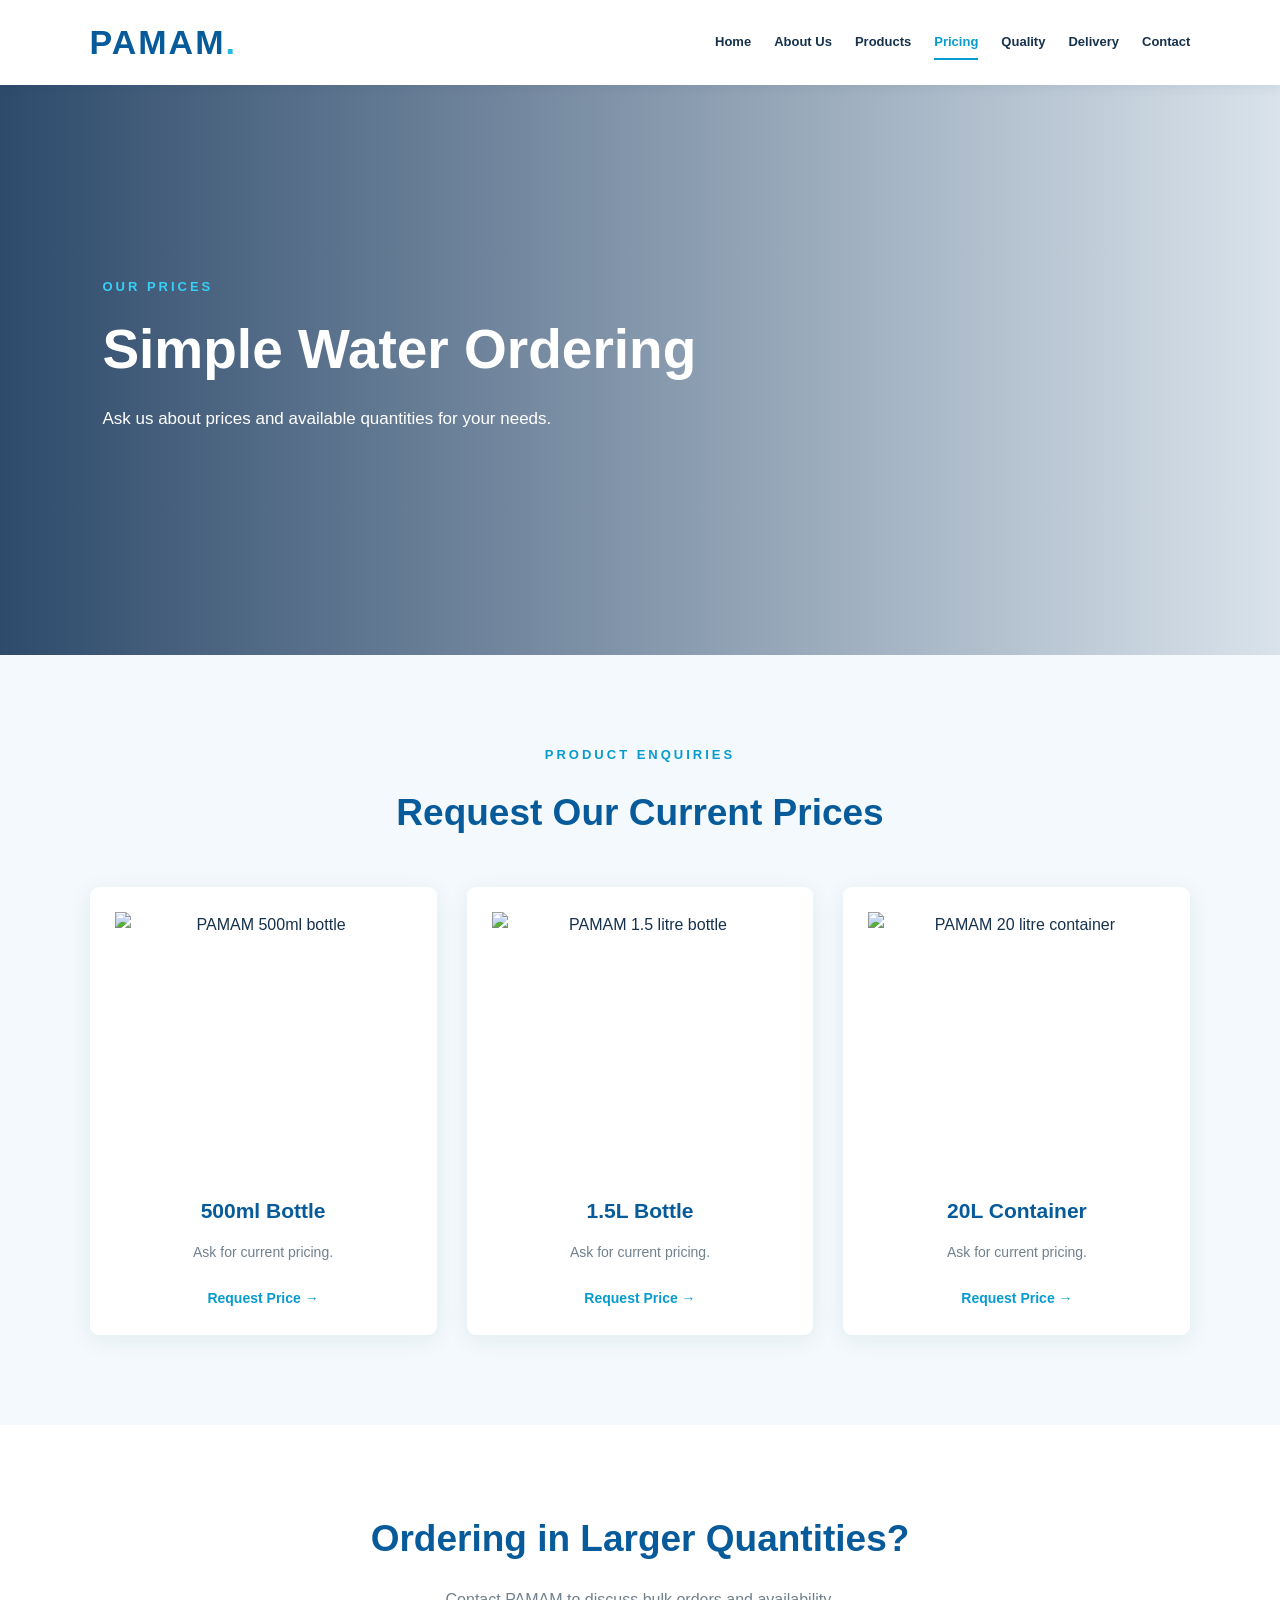
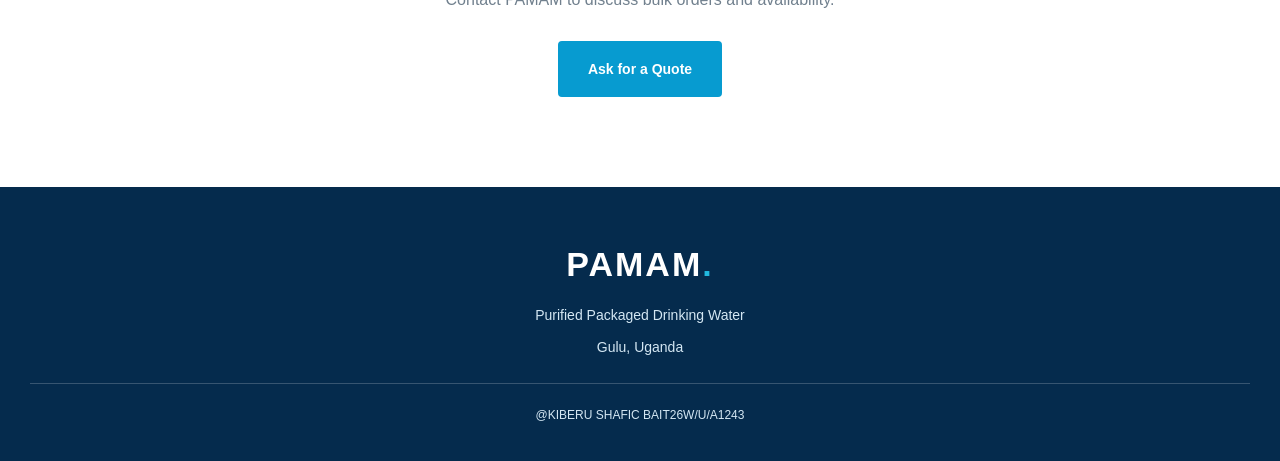
==== pricing.html @ 81056103 "Add files via upload" ====
<!DOCTYPE html>
<html lang="en">
<head>
    <meta charset="UTF-8">
    <meta name="viewport" content="width=device-width, initial-scale=1.0">
    <title>PAMAM Water Pricing</title>
    <link rel="stylesheet" href="style.css">
</head>
<body>
<header class="navbar">
    <a href="index.html" class="logo">PAMAM<span>.</span></a>
    <nav>
        <a href="index.html">Home</a>
        <a href="about.html">About Us</a>
        <a href="products.html">Products</a>
        <a href="pricing.html" class="active">Pricing</a>
        <a href="quality.html">Quality</a>
        <a href="delivery.html">Delivery</a>
        <a href="contact.html">Contact</a>
    </nav>
</header>

<section class="hero">
    <div class="hero-content">
        <p class="welcome">OUR PRICES</p>
        <h1>Simple Water Ordering</h1>
        <p>Ask us about prices and available quantities for your needs.</p>
    </div>
</section>

<section class="products-section">
    <p class="small-heading">PRODUCT ENQUIRIES</p>
    <h2>Request Our Current Prices</h2>

    <div class="product-grid">
        <div class="product-card">
            <img src="images/pamam-500mls.jpeg" alt="PAMAM 500ml bottle">
            <h3>500ml Bottle</h3>
            <p>Ask for current pricing.</p>
            <a href="contact.html">Request Price →</a>
        </div>

        <div class="product-card">
            <img src="images/pamam-1.51.jpeg" alt="PAMAM 1.5 litre bottle">
            <h3>1.5L Bottle</h3>
            <p>Ask for current pricing.</p>
            <a href="contact.html">Request Price →</a>
        </div>

        <div class="product-card">
            <img src="images/pamam-201.jpeg" alt="PAMAM 20 litre container">
            <h3>20L Container</h3>
            <p>Ask for current pricing.</p>
            <a href="contact.html">Request Price →</a>
        </div>
    </div>
</section>

<section class="intro">
    <h2>Ordering in Larger Quantities?</h2>
    <p>Contact PAMAM to discuss bulk orders and availability.</p>
    <a href="contact.html" class="hero-btn">Ask for a Quote</a>
</section>

<footer>
    <h2>PAMAM<span>.</span></h2>
    <p>Purified Packaged Drinking Water</p>
    <p>Gulu, Uganda</p>
    <p class="copyright">@KIBERU SHAFIC BAIT26W/U/A1243</p>
</footer>
</body>
</html>
---- style.css ----
/* =====================================
   PAMAM DRINKING WATER WEBSITE
   Main Website Stylesheet
===================================== */

/* GENERAL SETTINGS */

* {
    margin: 0;
    padding: 0;
    box-sizing: border-box;
}

html {
    scroll-behavior: smooth;
}

body {
    font-family: Arial, Helvetica, sans-serif;
    color: #17324d;
    background: #ffffff;
    line-height: 1.6;
}

img {
    max-width: 100%;
    display: block;
}

a {
    transition: 0.3s ease;
}

/* =====================================
   NAVIGATION BAR
===================================== */

.navbar {
    width: 100%;
    min-height: 85px;
    padding: 15px 7%;
    display: flex;
    align-items: center;
    justify-content: space-between;
    background: #ffffff;
    position: relative;
    z-index: 10;
    box-shadow: 0 2px 12px rgba(0, 40, 80, 0.08);
}

.logo {
    font-size: 34px;
    font-weight: 900;
    letter-spacing: 2px;
    color: #075b9a;
    text-decoration: none;
}

.logo span,
footer h2 span {
    color: #21b9df;
}

.navbar nav {
    display: flex;
    align-items: center;
    flex-wrap: wrap;
    gap: 23px;
}

.navbar nav a {
    color: #17324d;
    text-decoration: none;
    font-size: 13px;
    font-weight: 700;
    position: relative;
}

.navbar nav a:hover,
.navbar nav a.active {
    color: #079bd0;
}

.navbar nav a::after {
    content: "";
    width: 0;
    height: 2px;
    background: #079bd0;
    position: absolute;
    bottom: -7px;
    left: 0;
    transition: 0.3s;
}

.navbar nav a:hover::after,
.navbar nav a.active::after {
    width: 100%;
}

/* =====================================
   HERO / PAGE BANNER
===================================== */

.hero {
    width: 100%;
    min-height: 570px;

    background:
        linear-gradient(
            90deg,
            rgba(0, 35, 75, 0.82),
            rgba(0, 65, 120, 0.15)
        ),
        url("images/pamam-banner.jpg");

    background-size: cover;
    background-position: center;
    background-repeat: no-repeat;

    display: flex;
    align-items: center;
    padding: 70px 8%;
}

.hero-content {
    max-width: 680px;
    color: #ffffff;
}

.welcome {
    color: #36d0f5;
    font-size: 13px;
    font-weight: bold;
    letter-spacing: 3px;
    margin-bottom: 20px;
}

.hero h1 {
    color: #ffffff;
    font-size: 55px;
    line-height: 1.15;
    margin-bottom: 22px;
    font-weight: 800;
}

.hero-content > p:not(.welcome) {
    color: #ffffff;
    font-size: 17px;
    line-height: 1.9;
    max-width: 580px;
    margin-bottom: 28px;
}

/* HERO BUTTONS */

.hero-buttons {
    display: flex;
    align-items: center;
    gap: 15px;
    flex-wrap: wrap;
}

.hero-btn {
    display: inline-block;
    background: #079bd0;
    color: #ffffff;
    text-decoration: none;
    padding: 15px 28px;
    border-radius: 4px;
    font-size: 14px;
    font-weight: bold;
    border: 2px solid #079bd0;
}

.hero-btn:hover {
    background: #056b9c;
    border-color: #056b9c;
    transform: translateY(-2px);
}

.outline-btn {
    display: inline-block;
    border: 2px solid #ffffff;
    color: #ffffff;
    text-decoration: none;
    padding: 13px 26px;
    border-radius: 4px;
    font-weight: bold;
    font-size: 14px;
}

.outline-btn:hover {
    background: #ffffff;
    color: #075b9a;
}

/* =====================================
   SMALL SECTION HEADINGS
===================================== */

.small-heading {
    color: #079bd0;
    font-size: 13px;
    font-weight: bold;
    letter-spacing: 3px;
    margin-bottom: 17px;
}

/* =====================================
   INTRODUCTION SECTION
===================================== */

.intro {
    text-align: center;
    padding: 90px 15%;
    background: #ffffff;
}

.intro h2 {
    color: #075b9a;
    font-size: 37px;
    line-height: 1.3;
    margin-bottom: 22px;
}

.intro > p:not(.small-heading) {
    max-width: 780px;
    margin: 0 auto 25px;
    color: #71808e;
    font-size: 16px;
    line-height: 1.9;
}

.text-link {
    color: #079bd0;
    text-decoration: none;
    font-weight: bold;
}

.text-link:hover {
    color: #056b9c;
}

/* =====================================
   PRODUCTS SECTION
===================================== */

.products-section {
    background: #f3f9fc;
    text-align: center;
    padding: 90px 7%;
}

.products-section h2 {
    color: #075b9a;
    font-size: 37px;
    margin-bottom: 20px;
}

.section-description {
    color: #71808e;
    margin-top: 15px;
    line-height: 1.8;
}

.product-grid {
    display: grid;
    grid-template-columns: repeat(3, minmax(0, 1fr));
    gap: 30px;
    margin-top: 45px;
}

.product-card {
    background: #ffffff;
    padding: 25px;
    border-radius: 9px;
    box-shadow: 0 5px 25px rgba(0, 50, 90, 0.07);
    transition: 0.3s ease;
    overflow: hidden;
}

.product-card:hover {
    transform: translateY(-7px);
    box-shadow: 0 12px 30px rgba(0, 50, 90, 0.13);
}

.product-card img {
    width: 100%;
    height: 260px;
    object-fit: contain;
    margin-bottom: 22px;
}

.product-card h3 {
    color: #075b9a;
    font-size: 21px;
    margin-bottom: 12px;
}

.product-card p {
    color: #71808e;
    font-size: 14px;
    line-height: 1.8;
    margin-bottom: 20px;
}

.product-card a {
    color: #079bd0;
    text-decoration: none;
    font-size: 14px;
    font-weight: bold;
}

.product-card a:hover {
    color: #056b9c;
}

.products-button {
    margin-top: 40px;
}

/* =====================================
   WHY CHOOSE PAMAM SECTION
===================================== */

.why-section {
    display: grid;
    grid-template-columns: 1fr 1fr;
    gap: 55px;
    align-items: center;
    padding: 90px 8%;
    background: #ffffff;
}

.why-image img {
    width: 100%;
    height: 440px;
    object-fit: cover;
    border-radius: 8px;
}

.why-content h2 {
    color: #075b9a;
    font-size: 36px;
    line-height: 1.3;
    margin-bottom: 20px;
}

.why-content > p:not(.small-heading) {
    color: #71808e;
    line-height: 1.9;
    margin-bottom: 25px;
}

.why-point {
    margin: 22px 0;
}

.why-point h3 {
    color: #075b9a;
    font-size: 17px;
    margin-bottom: 8px;
}

.why-point p {
    color: #71808e;
    font-size: 14px;
}

.why-content .hero-btn {
    margin-top: 15px;
}

/* =====================================
   QUALITY SECTION
===================================== */

.quality-section {
    min-height: 380px;
    display: flex;
    align-items: center;
    padding: 85px 10%;
    background: #e7f6fc;
}

.quality-section div {
    max-width: 700px;
}

.quality-section h2 {
    color: #075b9a;
    font-size: 37px;
    margin-bottom: 20px;
}

.quality-section p:not(.small-heading) {
    color: #62798a;
    line-height: 1.9;
    margin-bottom: 25px;
}

/* =====================================
   DELIVERY SECTION
===================================== */

.delivery-home {
    background: #f3f9fc;
    display: grid;
    grid-template-columns: 1fr 1fr;
    gap: 40px;
    align-items: center;
    padding: 85px 9%;
}

.delivery-content h2 {
    color: #075b9a;
    font-size: 37px;
    margin-bottom: 20px;
}

.delivery-content p:not(.small-heading) {
    color: #71808e;
    line-height: 1.9;
    margin-bottom: 25px;
}

.delivery-image img {
    width: 100%;
    height: 350px;
    object-fit: contain;
}

/* =====================================
   PARTNERSHIP SECTION
===================================== */

.partner-section {
    text-align: center;
    padding: 90px 15%;
    background: #ffffff;
}

.partner-section h2 {
    color: #075b9a;
    font-size: 37px;
    margin-bottom: 20px;
}

.partner-section > p:not(.small-heading) {
    color: #71808e;
    line-height: 1.9;
    max-width: 750px;
    margin: 0 auto 28px;
}

/* =====================================
   CONTACT SECTION
===================================== */

.contact-home {
    background: #06345b;
    color: #ffffff;
    text-align: center;
    padding: 80px 10%;
}

.contact-home h2 {
    color: #ffffff;
    font-size: 35px;
    margin-bottom: 18px;
}

.contact-home p {
    color: #d4e7f3;
    margin-bottom: 28px;
    line-height: 1.8;
}

/* =====================================
   FOOTER
===================================== */

footer {
    background: #052b4d;
    color: #ffffff;
    text-align: center;
    padding: 50px 20px 25px;
}

footer h2 {
    font-size: 34px;
    font-weight: 900;
    margin-bottom: 12px;
    letter-spacing: 2px;
}

footer p {
    color: #d4e7f3;
    margin: 10px;
    font-size: 14px;
}

.footer-links {
    display: flex;
    justify-content: center;
    gap: 25px;
    flex-wrap: wrap;
    margin: 28px 0;
}

.footer-links a {
    color: #ffffff;
    text-decoration: none;
    font-size: 14px;
}

.footer-links a:hover {
    color: #21b9df;
}

.copyright {
    border-top: 1px solid rgba(255, 255, 255, 0.2);
    padding-top: 22px;
    margin-top: 25px;
    font-size: 12px;
}

/* =====================================
   GENERAL PAGE CONTENT
===================================== */

.section-description {
    max-width: 750px;
    margin-left: auto;
    margin-right: auto;
}

/* =====================================
   TABLET RESPONSIVENESS
===================================== */

@media (max-width: 1024px) {

    .navbar {
        padding: 18px 4%;
    }

    .navbar nav {
        gap: 15px;
    }

    .navbar nav a {
        font-size: 12px;
    }

    .hero h1 {
        font-size: 46px;
    }

    .product-grid {
        gap: 18px;
    }

    .why-section {
        gap: 30px;
    }
}

/* =====================================
   MOBILE RESPONSIVENESS
===================================== */

@media (max-width: 768px) {

    .navbar {
        min-height: auto;
        padding: 20px;
        flex-direction: column;
        gap: 20px;
    }

    .logo {
        font-size: 30px;
    }

    .navbar nav {
        justify-content: center;
        gap: 15px;
    }

    .navbar nav a {
        font-size: 12px;
    }

    .hero {
        min-height: 480px;
        padding: 50px 7%;
        background-position: center;
    }

    .hero h1 {
        font-size: 38px;
    }

    .hero-content > p:not(.welcome) {
        font-size: 15px;
    }

    .hero-buttons {
        gap: 10px;
    }

    .hero-btn,
    .outline-btn {
        padding: 13px 19px;
        font-size: 13px;
    }

    .intro {
        padding: 65px 8%;
    }

    .intro h2,
    .products-section h2,
    .quality-section h2,
    .delivery-content h2,
    .partner-section h2 {
        font-size: 29px;
    }

    .products-section {
        padding: 65px 7%;
    }

    .product-grid {
        grid-template-columns: 1fr;
        gap: 25px;
    }

    .product-card img {
        height: 250px;
    }

    .why-section {
        grid-template-columns: 1fr;
        padding: 60px 7%;
    }

    .why-image img {
        height: 280px;
    }

    .why-content h2 {
        font-size: 29px;
    }

    .quality-section {
        padding: 65px 8%;
    }

    .delivery-home {
        grid-template-columns: 1fr;
        padding: 65px 7%;
    }

    .delivery-image img {
        height: 260px;
    }

    .partner-section {
        padding: 65px 8%;
    }

    .contact-home {
        padding: 65px 8%;
    }

    .contact-home h2 {
        font-size: 28px;
    }

    .footer-links {
        gap: 15px;
    }

    footer {
        padding: 40px 15px 20px;
    }
}

/* =====================================
   SMALL MOBILE PHONES
===================================== */

@media (max-width: 420px) {

    .hero h1 {
        font-size: 32px;
    }

    .welcome,
    .small-heading {
        font-size: 11px;
        letter-spacing: 2px;
    }

    .navbar nav {
        gap: 12px;
    }

    .navbar nav a {
        font-size: 11px;
    }

    .hero-buttons {
        flex-direction: column;
        align-items: flex-start;
    }

    .hero-btn,
    .outline-btn {
        text-align: center;
    }

}
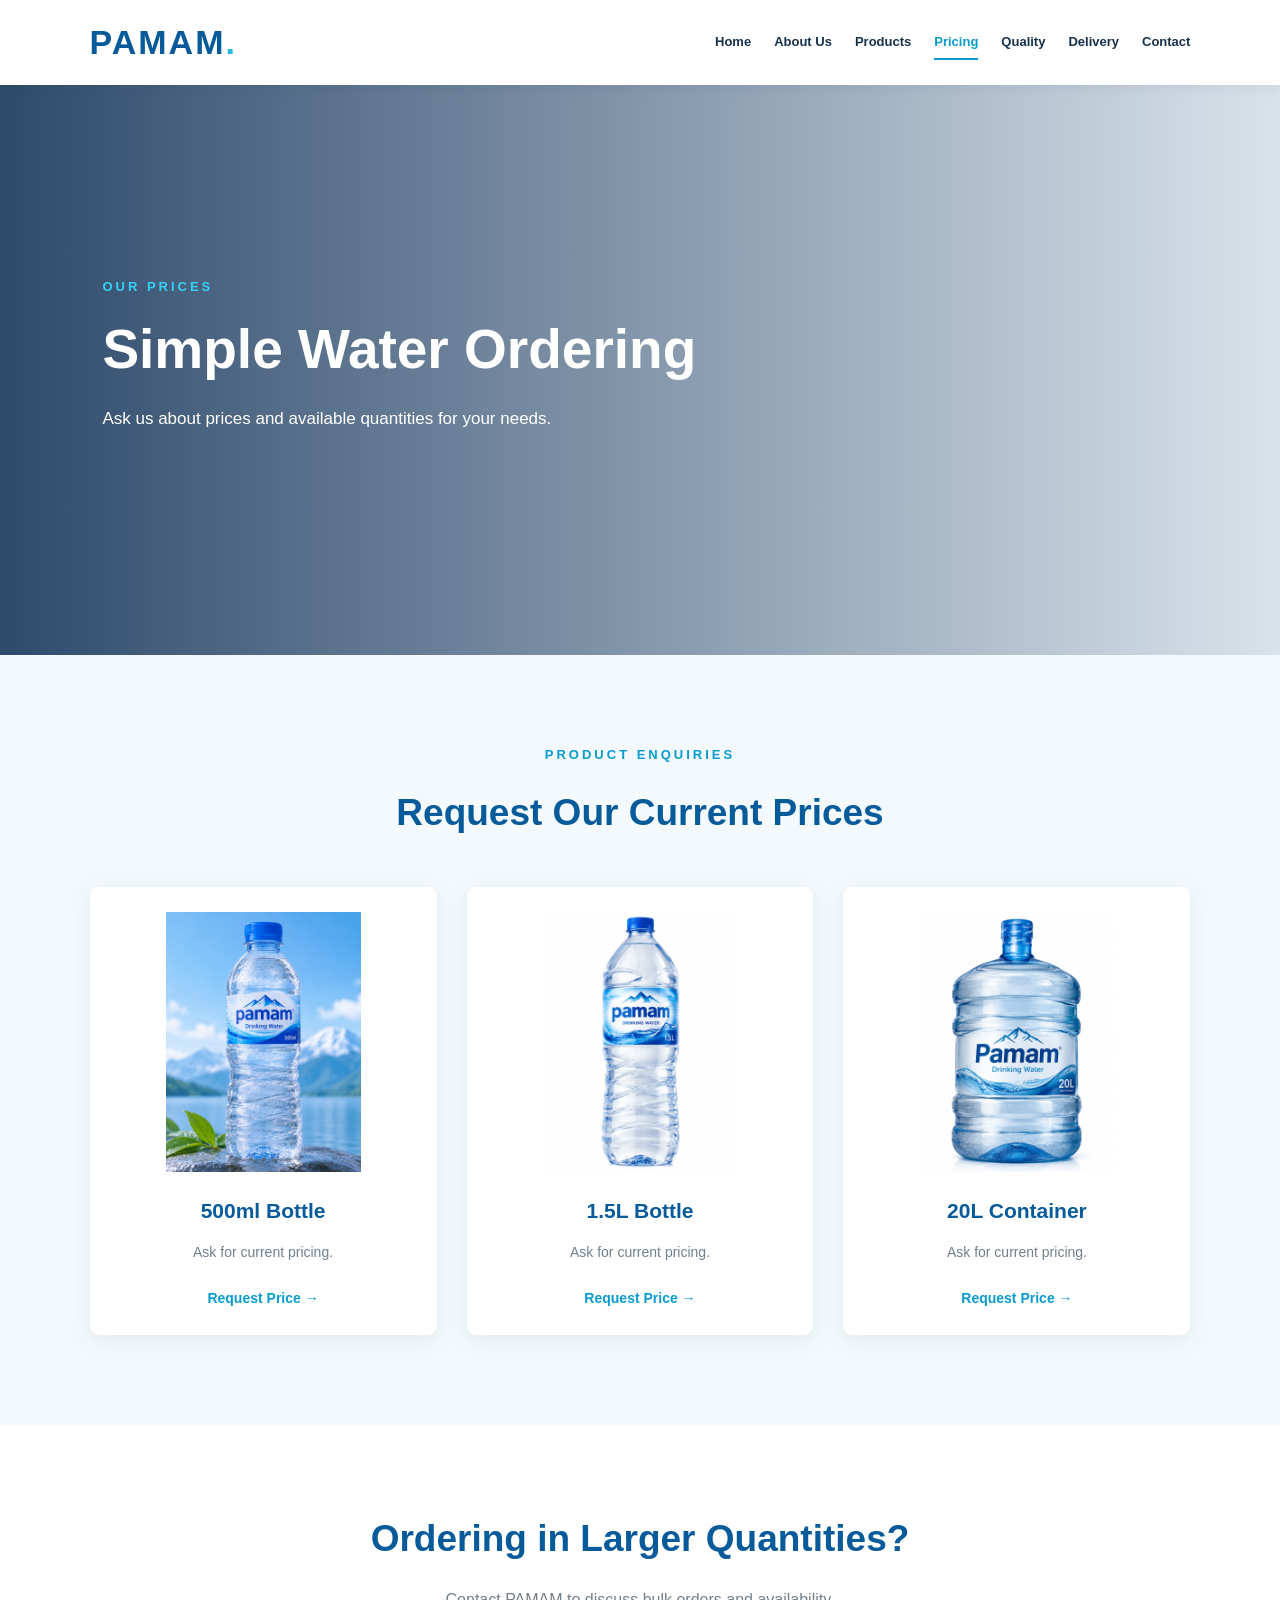
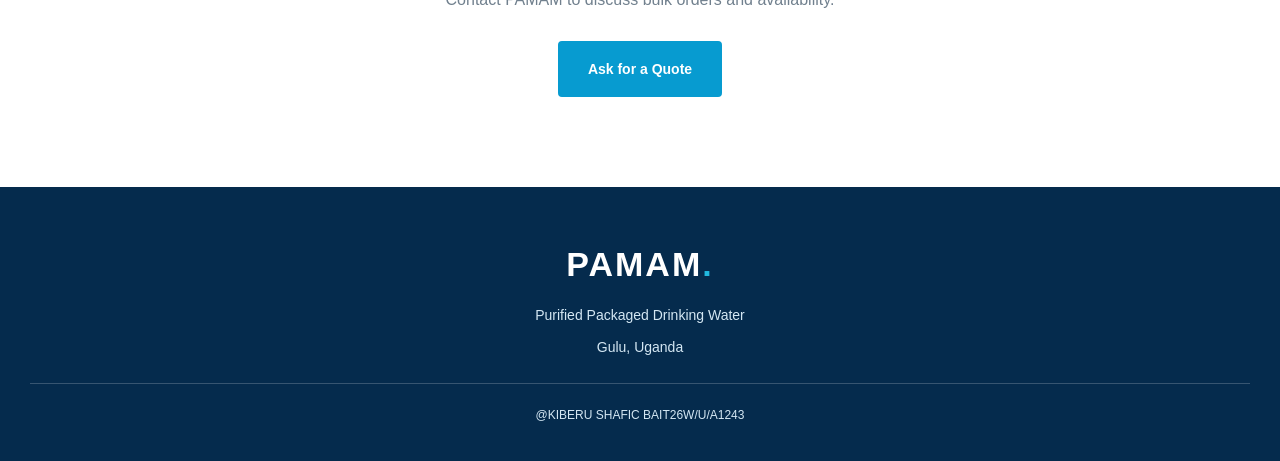
==== commit e4a4e006: "Update pricing.html" ====
--- a/pricing.html
+++ b/pricing.html
@@ -35,7 +35,7 @@
 
     <div class="product-grid">
         <div class="product-card">
-            <img src="images/pamam-500mls.jpeg" alt="PAMAM 500ml bottle">
+            <img src="images/pamam-500mls.png" alt="PAMAM 500ml bottle">
             <h3>500ml Bottle</h3>
             <p>Ask for current pricing.</p>
             <a href="contact.html">Request Price →</a>
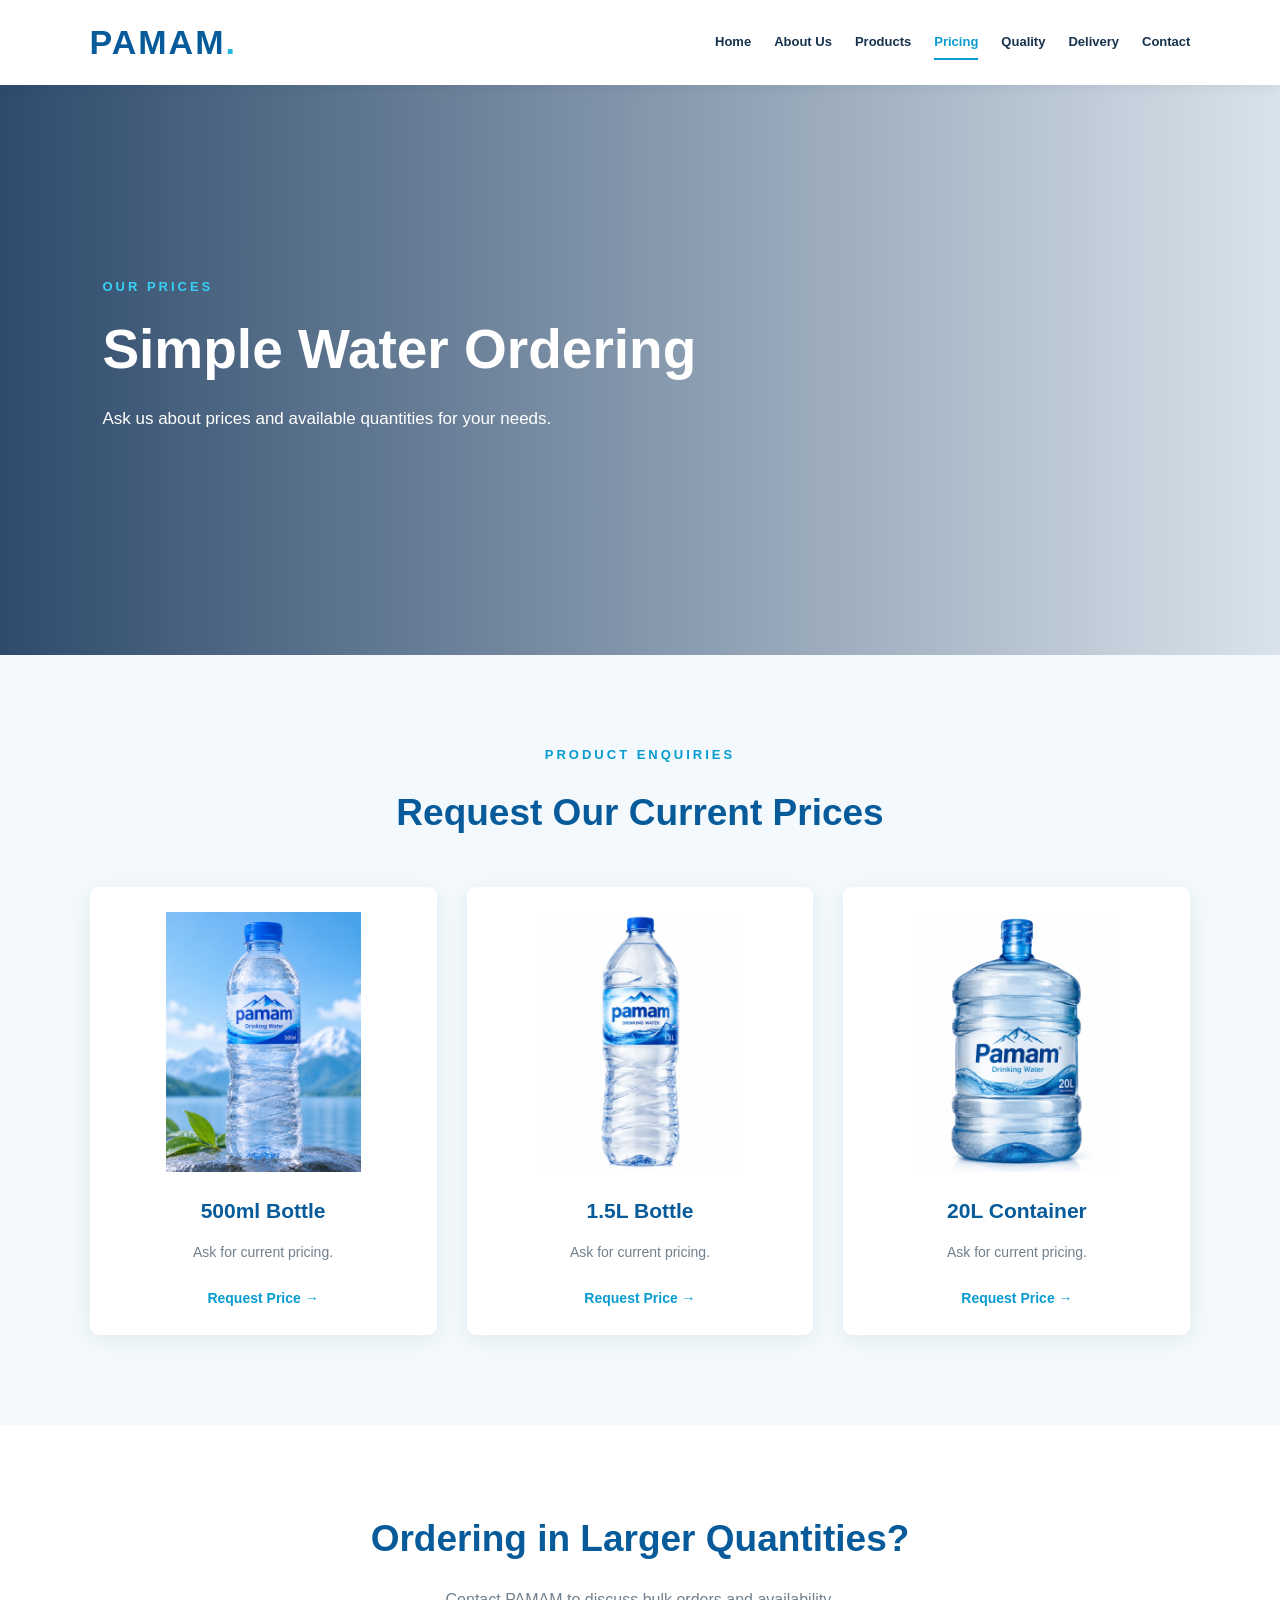
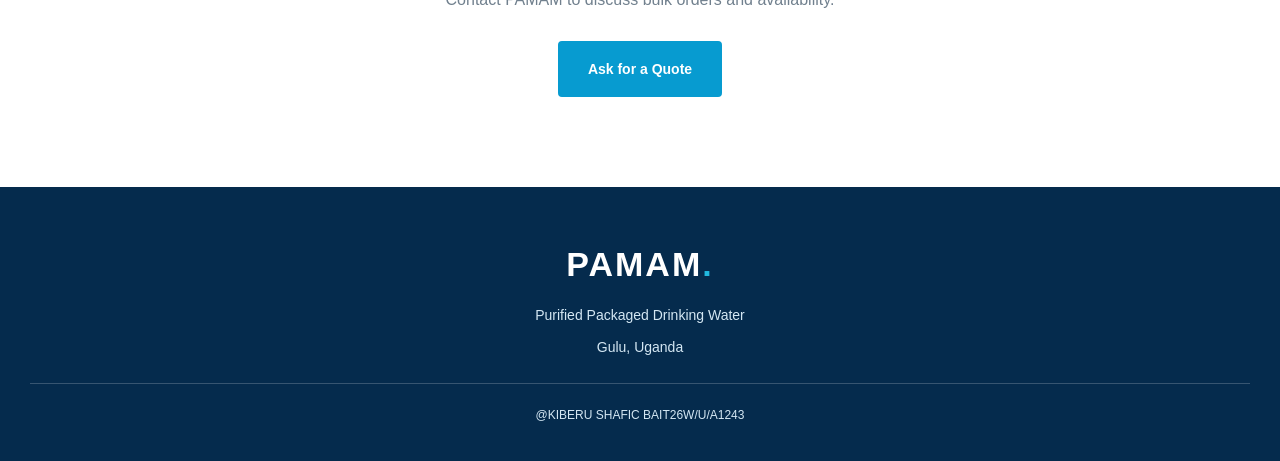
==== commit 627534c4: "Fix HTML formatting and update image paths" ====
--- a/pricing.html
+++ b/pricing.html
@@ -35,7 +35,7 @@
 
     <div class="product-grid">
         <div class="product-card">
-            <img src="images/pamam-500mls.png" alt="PAMAM 500ml bottle">
+            <img src="images/pamam-500mls.jpeg" alt="PAMAM 500ml bottle">
             <h3>500ml Bottle</h3>
             <p>Ask for current pricing.</p>
             <a href="contact.html">Request Price →</a>
